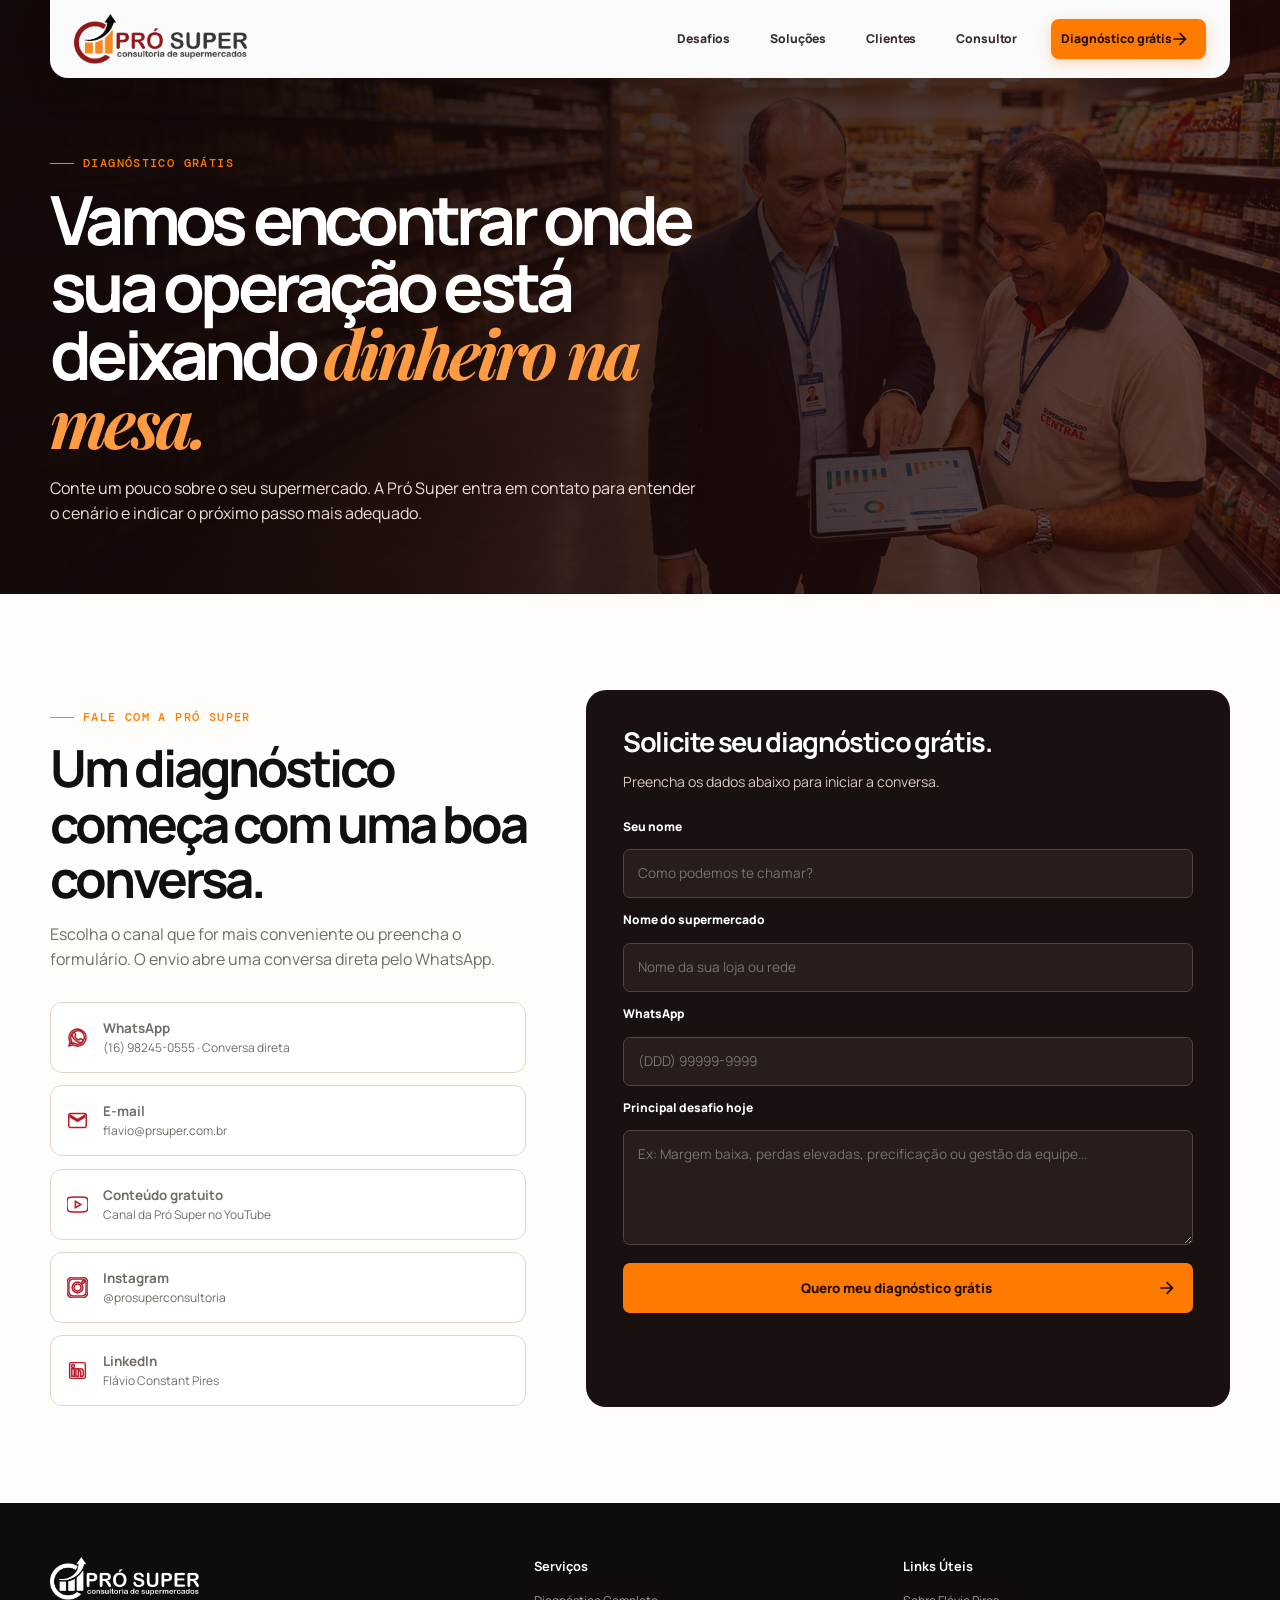
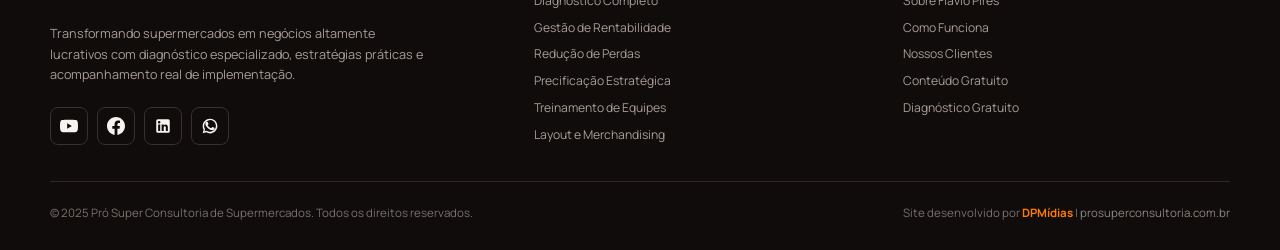
==== contato.html @ ad217b7f "feat: site oficial Pró Super Consultoria de Supermercados - arquitetura, páginas completas, assets e" ====
<!doctype html>
<html lang="pt-BR">
<head>
  <meta charset="utf-8">
  <meta name="viewport" content="width=device-width,initial-scale=1">
  <title>Contato | Pró Super Consultoria</title>
  <meta name="description" content="Solicite um diagnóstico grátis para o seu supermercado com a Pró Super Consultoria. Fale diretamente com Flávio Constant Pires.">
  <meta name="robots" content="index,follow">
  <link rel="canonical" href="https://prosuperconsultoria.com.br/contato">
  <link rel="icon" href="imagens/prosuper%20favicon.jpg">
  <meta property="og:title" content="Contato | Pró Super Consultoria">
  <meta property="og:description" content="Solicite um diagnóstico gratuito para a gestão e lucratividade do seu supermercado.">
  <meta property="og:url" content="https://prosuperconsultoria.com.br/contato">
  <link rel="preconnect" href="https://fonts.googleapis.com">
  <link rel="preconnect" href="https://fonts.gstatic.com" crossorigin>
  <link href="https://fonts.googleapis.com/css2?family=DM+Mono:wght@400;500&family=Manrope:wght@400;500;600;700;800&family=Playfair+Display:ital,wght@0,700;1,700&display=swap" rel="stylesheet">
  <link rel="stylesheet" href="paginas.css">
  <link rel="stylesheet" href="content-sections.css">
  <link rel="stylesheet" href="site-shell.css">
  <link rel="stylesheet" href="premium-effects.css">
  <script type="application/ld+json">
  {
    "@context": "https://schema.org",
    "@type": "ContactPage",
    "name": "Contato | Pró Super Consultoria",
    "url": "https://prosuperconsultoria.com.br/contato"
  }
  </script>
</head>
<body>
<header class="page-header"></header>
<main>
  <section class="page-hero">
    <div class="wrap">
      <div class="eyebrow">Diagnóstico grátis</div>
      <h1>Vamos encontrar onde sua operação está deixando <em>dinheiro na mesa.</em></h1>
      <p>Conte um pouco sobre o seu supermercado. A Pró Super entra em contato para entender o cenário e indicar o próximo passo mais adequado.</p>
    </div>
  </section>

  <section class="page-main">
    <div class="wrap contact-layout">
      <section class="contact-copy">
        <div class="eyebrow">Fale com a Pró Super</div>
        <h2 class="contact-title">Um diagnóstico começa com uma boa conversa.</h2>
        <p>Escolha o canal que for mais conveniente ou preencha o formulário. O envio abre uma conversa direta pelo WhatsApp.</p>
        <div class="channels">
          <a class="channel" href="https://wa.me/5516982450555" target="_blank" rel="noopener">
            <svg viewBox="0 0 24 24"><path d="M17.472 14.382c-.301-.15-1.782-.879-2.057-.979-.276-.1-.476-.15-.677.15-.2.301-.776.979-.952 1.18-.175.2-.351.226-.652.075s-1.272-.469-2.423-1.496c-.896-.799-1.501-1.787-1.677-2.088-.176-.3-.019-.463.132-.613.136-.135.301-.351.452-.527.15-.176.2-.301.3-.501.101-.2.051-.376-.025-.527-.075-.15-.677-1.633-.928-2.235-.244-.587-.493-.507-.677-.517l-.577-.01c-.2 0-.527.075-.802.376s-1.054 1.029-1.054 2.509 1.079 2.91 1.23 3.111c.15.2 2.123 3.242 5.143 4.547.719.311 1.28.497 1.718.636.722.23 1.378.197 1.898.12.579-.087 1.782-.728 2.033-1.431.251-.703.251-1.305.176-1.431-.076-.126-.276-.201-.577-.351zM12.042 21.84c-1.782 0-3.528-.482-5.06-1.396L2.3 21.62l1.202-4.526A9.774 9.774 0 0 1 2.22 12.06c0-5.415 4.407-9.822 9.822-9.822 2.624 0 5.09 1.022 6.945 2.877a9.76 9.76 0 0 1 2.877 6.945c0 5.415-4.407 9.822-9.822 9.822zm0-17.644c-4.313 0-7.822 3.509-7.822 7.822 0 1.517.433 2.943 1.185 4.156l-.736 2.77 2.836-.744a7.79 7.79 0 0 0 4.537 1.44c4.313 0 7.822-3.509 7.822-7.822 0-4.313-3.509-7.822-7.822-7.822z"/></svg>
            <span><b>WhatsApp</b>(16) 98245-0555 · Conversa direta</span>
          </a>
          <a class="channel" href="mailto:flavio@prsuper.com.br">
            <svg viewBox="0 0 24 24"><path d="M20 4H4c-1.1 0-1.99.9-1.99 2L2 18c0 1.1.9 2 2 2h16c1.1 0 2-.9 2-2V6c0-1.1-.9-2-2-2zm0 4l-8 5-8-5V6l8 5 8-5v2z"/></svg>
            <span><b>E-mail</b>flavio@prsuper.com.br</span>
          </a>
          <a class="channel" href="https://www.youtube.com/@prosuperconsultoria6665" target="_blank" rel="noopener">
            <svg viewBox="0 0 24 24"><path d="M23.498 6.186a3.016 3.016 0 0 0-2.122-2.136C19.505 3.545 12 3.545 12 3.545s-7.505 0-9.377.505A3.017 3.017 0 0 0 .502 6.186C0 8.07 0 12 0 12s0 3.93.502 5.814a3.016 3.016 0 0 0 2.122 2.136c1.871.505 9.376.505 9.376.505s7.505 0 9.377-.505a3.015 3.015 0 0 0 2.122-2.136C24 15.93 24 12 24 12s0-3.93-.502-5.814zM9.545 15.568V8.432L15.818 12l-6.273 3.568z"/></svg>
            <span><b>Conteúdo gratuito</b>Canal da Pró Super no YouTube</span>
          </a>
          <a class="channel" href="https://www.instagram.com/prosuperconsultoria/" target="_blank" rel="noopener">
            <svg viewBox="0 0 24 24"><path d="M12 2.163c3.204 0 3.584.012 4.85.07 3.252.148 4.771 1.691 4.919 4.919.058 1.265.069 1.645.069 4.849 0 3.205-.012 3.584-.069 4.849-.149 3.225-1.664 4.771-4.919 4.919-1.266.058-1.644.07-4.85.07-3.204 0-3.584-.012-4.849-.07-3.26-.149-4.771-1.699-4.919-4.92-.058-1.265-.07-1.644-.07-4.849 0-3.204.013-3.583.07-4.849.149-3.227 1.664-4.771 4.919-4.919 1.266-.057 1.645-.069 4.849-.069zm0-2.163c-3.259 0-3.667.014-4.947.072-4.358.2-6.78 2.618-6.98 6.98-.059 1.281-.073 1.689-.073 4.948 0 3.259.014 3.668.072 4.948.2 4.358 2.618 6.78 6.98 6.98 1.281.058 1.689.072 4.948.072 3.259 0 3.668-.014 4.948-.072 4.354-.2 6.782-2.618 6.979-6.98.059-1.28.073-1.689.073-4.948 0-3.259-.014-3.667-.072-4.947-.196-4.354-2.617-6.78-6.979-6.98-1.281-.059-1.69-.073-4.949-.073zm0 5.838c-3.403 0-6.162 2.759-6.162 6.162s2.759 6.163 6.162 6.163 6.162-2.759 6.162-6.163c0-3.403-2.759-6.162-6.162-6.162zm0 10.162c-2.209 0-4-1.79-4-4 0-2.209 1.791-4 4-4s4 1.791 4 4c0 2.21-1.791 4-4 4zm6.406-11.845c-.796 0-1.441.645-1.441 1.44s.645 1.44 1.441 1.44c.795 0 1.439-.645 1.439-1.44s-.644-1.44-1.439-1.44z"/></svg>
            <span><b>Instagram</b>@prosuperconsultoria</span>
          </a>
          <a class="channel" href="https://www.linkedin.com/in/flavio-constant-pires-13078122/" target="_blank" rel="noopener">
            <svg viewBox="0 0 24 24"><path d="M19 3a2 2 0 0 1 2 2v14a2 2 0 0 1-2 2H5a2 2 0 0 1-2-2V5a2 2 0 0 1 2-2h14m-.5 15.5v-5.3a3.26 3.26 0 0 0-3.26-3.26c-.85 0-1.84.52-2.28 1.3v-1.11h-2.79v8.37h2.79v-4.93c0-.77.62-1.4 1.39-1.4a1.4 1.4 0 0 1 1.4 1.4v4.93h2.75M6.88 8.56a1.68 1.68 0 0 0 1.68-1.68c0-.93-.75-1.69-1.68-1.69a1.69 1.69 0 0 0-1.69 1.69c0 .93.76 1.68 1.69 1.68m1.39 9.94v-8.37H5.5v8.37h2.77z"/></svg>
            <span><b>LinkedIn</b>Flávio Constant Pires</span>
          </a>
        </div>
      </section>

      <section class="contact-panel">
        <h2>Solicite seu diagnóstico grátis.</h2>
        <p>Preencha os dados abaixo para iniciar a conversa.</p>
        <form class="form" id="contact-form">
          <label for="name">Seu nome</label>
          <input id="name" required placeholder="Como podemos te chamar?">
          <label for="store">Nome do supermercado</label>
          <input id="store" required placeholder="Nome da sua loja ou rede">
          <label for="phone">WhatsApp</label>
          <input id="phone" required placeholder="(DDD) 99999-9999">
          <label for="message">Principal desafio hoje</label>
          <textarea id="message" placeholder="Ex: Margem baixa, perdas elevadas, precificação ou gestão da equipe..."></textarea>
          <button class="button" type="submit">Quero meu diagnóstico grátis <svg viewBox="0 0 24 24"><path d="M5 12h14M13 6l6 6-6 6"/></svg></button>
        </form>
      </section>
    </div>
  </section>
</main>
<footer class="page-footer"></footer>
<script src="site-shell.js"></script>
<script>
  document.querySelector('#contact-form').addEventListener('submit', e => {
    e.preventDefault();
    const name = document.querySelector('#name').value.trim();
    const store = document.querySelector('#store').value.trim();
    const phone = document.querySelector('#phone').value.trim();
    const message = document.querySelector('#message').value.trim();
    if (!name || !store || !phone) {
      alert('Preencha nome, supermercado e WhatsApp.');
      return;
    }
    const text = 'Olá, sou ' + name + ' do supermercado ' + store + '.\nWhatsApp: ' + phone + (message ? '\nPrincipal desafio: ' + message : '') + '\n\nGostaria de um Diagnóstico Grátis.';
    window.open('https://wa.me/5516982450555?text=' + encodeURIComponent(text), '_blank', 'noopener');
  });
</script>
</body>
</html>
---- paginas.css ----
:root{--ink:#11100f;--wine:#6d1119;--red:#b51d2a;--orange:#ff7a00;--cream:#f7f1e9;--paper:#fffdfa;--muted:#716c65;--line:#dfd6ca;--green:#25d366;--radius:20px;--shadow:0 20px 55px rgba(43,22,15,.12)}*{box-sizing:border-box}html{scroll-behavior:smooth}body{margin:0;background:var(--paper);color:var(--ink);font-family:Manrope,Arial,sans-serif;line-height:1.55}.wrap{width:min(1180px,calc(100% - 40px));margin:auto}a{color:inherit;text-decoration:none}.eyebrow{display:inline-flex;gap:9px;align-items:center;margin:0 0 17px;color:var(--orange);font:500 .72rem/1 'DM Mono',monospace;letter-spacing:.12em;text-transform:uppercase}.eyebrow:before{content:'';width:24px;height:1px;background:currentColor}.button{display:inline-flex;align-items:center;justify-content:center;gap:9px;padding:16px 21px;border:0;border-radius:7px;background:var(--orange);color:#210d04;font:800 .83rem Manrope,sans-serif;cursor:pointer;transition:transform .2s ease,box-shadow .2s ease}.button:hover{transform:translateY(-3px);box-shadow:0 14px 26px rgba(255,122,0,.25)}.button-secondary{background:transparent;border:1px solid rgba(255,255,255,.55);color:#fff}.button svg{width:17px;height:17px;fill:none;stroke:currentColor;stroke-width:2;stroke-linecap:round;stroke-linejoin:round}.page-header{position:absolute;z-index:5;top:0;left:0;right:0}.page-hero{min-height:465px;display:flex;align-items:end;padding:146px 0 68px;color:#fff;background:linear-gradient(100deg,rgba(18,9,8,.95),rgba(42,12,11,.73)),url('hero-consultant-wide.png') center/cover no-repeat}.page-hero h1{max-width:710px;margin:0;font-size:clamp(2.8rem,5.3vw,5rem);line-height:.98;letter-spacing:-.07em}.page-hero h1 em{font-family:'Playfair Display',serif;color:#ff9b42;letter-spacing:-.06em}.page-hero p{max-width:650px;margin:20px 0 0;color:#f0dfd7;font-size:1rem}.page-main{padding:96px 0}.intro{display:grid;grid-template-columns:.8fr 1.2fr;gap:70px;align-items:end;margin-bottom:48px}.intro h2,.contact-title{margin:0;font-size:clamp(2rem,4vw,3.5rem);line-height:1.08;letter-spacing:-.06em}.intro p{margin:0;color:var(--muted);font-size:1rem}.client-grid{display:grid;grid-template-columns:repeat(3,1fr);gap:15px}.client-card{display:flex;min-height:330px;flex-direction:column;padding:28px;border:1px solid var(--line);border-radius:var(--radius);background:#fff;transition:.25s}.client-card:hover{transform:translateY(-5px);border-color:var(--orange);box-shadow:var(--shadow)}.brand-logo{display:grid;place-items:center;height:76px;margin-bottom:26px;border-bottom:1px solid #eee7de;padding-bottom:19px}.brand-logo img{max-width:145px;max-height:55px;object-fit:contain}.client-card h3{margin:0;font-size:1.08rem;line-height:1.2}.client-type{margin:7px 0 14px;color:var(--red);font:600 .7rem 'DM Mono',monospace;letter-spacing:.08em;text-transform:uppercase}.client-card p{margin:0;color:var(--muted);font-size:.84rem}.client-proof{display:flex;align-items:center;gap:8px;margin-top:auto;padding-top:18px;color:#5b4b42;font-size:.77rem;font-weight:800}.client-proof svg{width:19px;height:19px;fill:none;stroke:var(--orange);stroke-width:1.8}.stats{display:grid;grid-template-columns:repeat(4,1fr);margin:76px 0;background:var(--wine);color:#fff;text-align:center}.stat{padding:30px 20px;border-right:1px solid rgba(255,255,255,.2);display:flex;flex-direction:column;align-items:center;justify-content:center}.stat:last-child{border-right:0}.stat b{display:block;color:#ff9b42;font-size:2.4rem;line-height:1;letter-spacing:-.08em}.stat span{display:block;margin-top:7px;color:#f0d8d4;font-size:.78rem;font-weight:700;line-height:1.3;text-transform:uppercase}.page-cta{padding:58px;text-align:center;border-radius:var(--radius);background:var(--cream)}.page-cta h2{margin:0;font-size:clamp(1.7rem,3vw,2.5rem);letter-spacing:-.05em}.page-cta p{max-width:600px;margin:13px auto 25px;color:var(--muted)}.contact-layout{display:grid;grid-template-columns:.85fr 1.15fr;gap:60px}.contact-copy{padding-top:10px}.contact-copy p{color:var(--muted)}.channels{display:grid;gap:12px;margin-top:30px}.channel{display:flex;align-items:center;gap:15px;padding:15px 16px;border:1px solid var(--line);border-radius:12px;background:#fff;transition:.2s}.channel:hover{border-color:var(--orange);transform:translateX(4px)}.channel svg{width:21px;height:21px;fill:none;stroke:var(--red);stroke-width:1.7}.channel b{display:block;font-size:.84rem}.channel span{display:block;color:var(--muted);font-size:.75rem}.contact-panel{padding:37px;border-radius:var(--radius);background:#191110;color:#fff}.contact-panel h2{margin:0;font-size:1.7rem;line-height:1.1;letter-spacing:-.05em}.contact-panel p{color:#dac8c0;font-size:.88rem}.form{display:grid;gap:13px;margin-top:25px}.form label{font-size:.75rem;font-weight:800}.form input,.form textarea{width:100%;padding:13px 14px;border:1px solid #554440;border-radius:7px;background:#271d1b;color:#fff;font:inherit;font-size:.85rem}.form textarea{min-height:115px;resize:vertical}.form .button{margin-top:5px}.page-footer{padding:30px 0;background:#100c0b;color:#89817d}.footer-inner{display:flex;align-items:center;justify-content:space-between;gap:20px;padding-top:20px;border-top:1px solid #302725;font-size:.73rem}.page-footer a{color:#ffae63}@media(max-width:850px){.client-grid{grid-template-columns:repeat(2,1fr)}.intro,.contact-layout{grid-template-columns:1fr;gap:25px}.stats{grid-template-columns:repeat(4,1fr)}}@media(max-width:540px){.wrap{width:min(100% - 28px,1180px)}.page-hero{min-height:450px;padding:125px 0 55px}.page-main{padding:68px 0}.client-grid{grid-template-columns:1fr}.stats{grid-template-columns:repeat(4,1fr);margin:44px 0}.stat{padding:14px 4px;border-right:1px solid rgba(255,255,255,.2);border-bottom:0}.stat:last-child{border-right:0}.stat b{font-size:clamp(1.1rem,4.5vw,1.5rem)}.stat span{font-size:clamp(0.52rem,1.8vw,0.65rem);line-height:1.15;margin-top:4px}.page-cta{padding:38px 22px}.contact-panel{padding:26px 20px}.footer-inner{align-items:flex-start;flex-direction:column;gap:9px}}
---- content-sections.css ----
/* Content Bands */
.content-band {
  margin: 76px 0;
  padding: 58px;
  border-radius: var(--radius);
  background: var(--cream);
}
.content-band.dark {
  background: #191110;
  color: #fff;
}
.content-band.dark p,
.content-band.dark li {
  color: #d9cbc5;
}
.content-band-head {
  display: grid;
  grid-template-columns: 0.8fr 1.2fr;
  gap: 60px;
  align-items: end;
  margin-bottom: 38px;
}
.content-band-head h2 {
  margin: 0;
  font-size: clamp(2rem, 4vw, 3.45rem);
  line-height: 1.06;
  letter-spacing: -0.06em;
}
.content-band-head p {
  margin: 0;
  color: var(--muted);
}
.content-band .method-grid,
.content-band .pillar-grid {
  display: grid;
  grid-template-columns: repeat(3, 1fr);
  gap: 14px;
}
.content-band .method-card,
.content-band .pillar-panel {
  padding: 27px;
  border: 1px solid var(--line);
  border-radius: 15px;
  background: #fff;
}
.content-band.dark .method-card {
  border-color: #493936;
  background: #271b19;
}
.content-band .method-card .number {
  color: var(--orange);
  font: 600 0.72rem 'DM Mono', monospace;
}
.content-band .method-card h3,
.content-band .pillar-panel h3 {
  margin: 22px 0 10px;
  font-size: 1.05rem;
  line-height: 1.2;
}
.content-band .method-card p {
  margin: 0;
  color: var(--muted);
  font-size: 0.84rem;
}
.content-band .pillar-grid {
  grid-template-columns: repeat(2, 1fr);
  margin-top: 38px;
}
.content-band .pillar-panel h3 {
  margin-top: 0;
  color: var(--red);
}
.content-band .pillar-panel ul,
.content-band .result-list {
  margin: 0;
  padding-left: 19px;
}
.content-band .pillar-panel li,
.content-band .result-list li {
  margin: 8px 0;
  color: var(--muted);
  font-size: 0.84rem;
}
.content-band .result-list {
  columns: 2;
  column-gap: 48px;
}
.content-band .result-list li {
  break-inside: avoid;
  margin-bottom: 13px;
}
.content-band .statement {
  margin: 32px 0 0;
  padding: 25px 28px;
  border-left: 4px solid var(--orange);
  background: #fff;
  color: var(--ink);
  font-size: 1rem;
  font-weight: 800;
}
.content-band.dark .statement {
  background: #30201d;
  color: #fff;
}

/* Institutional Direction / Pillars */
.institutional-band {
  background: var(--cream);
  border: 1px solid var(--line);
  border-radius: var(--radius);
  padding: 56px 48px;
}
.institutional-head {
  display: grid;
  grid-template-columns: 1fr 1fr;
  gap: 48px;
  align-items: center;
  margin-bottom: 40px;
}
.institutional-head-left h2 {
  margin: 0;
  font-size: clamp(2rem, 3.5vw, 3.1rem);
  line-height: 1.08;
  letter-spacing: -0.06em;
}
.institutional-head-left h2 em {
  font-family: 'Playfair Display', serif;
  color: var(--red);
  font-style: italic;
}
.institutional-mission-card {
  padding: 24px 28px;
  background: #ffffff;
  border: 1px solid #e5dbcf;
  border-left: 4px solid var(--orange);
  border-radius: 14px;
  box-shadow: 0 10px 25px rgba(45, 22, 15, 0.06);
}
.mission-badge {
  display: inline-flex;
  align-items: center;
  gap: 8px;
  margin-bottom: 10px;
  color: var(--orange);
}
.mission-badge svg {
  width: 18px;
  height: 18px;
  fill: none;
  stroke: currentColor;
  stroke-width: 2;
}
.mission-badge span {
  font: 700 0.72rem 'DM Mono', monospace;
  text-transform: uppercase;
  letter-spacing: 0.1em;
}
.institutional-mission-card p {
  margin: 0;
  color: #3b322e;
  font-size: 0.95rem;
  line-height: 1.6;
  font-weight: 500;
}

.institutional-grid {
  display: grid;
  grid-template-columns: repeat(4, 1fr);
  gap: 16px;
}
.inst-pillar-card {
  display: flex;
  flex-direction: column;
  padding: 24px 20px;
  background: #ffffff;
  border: 1px solid #e7ded3;
  border-radius: 14px;
  box-shadow: 0 4px 15px rgba(45, 22, 15, 0.04);
  transition: transform 0.25s ease, border-color 0.25s ease, box-shadow 0.25s ease;
}
.inst-pillar-card:hover {
  transform: translateY(-4px);
  border-color: var(--orange);
  box-shadow: 0 14px 28px rgba(45, 22, 15, 0.09);
}
.inst-icon-wrap {
  width: 42px;
  height: 42px;
  display: grid;
  place-items: center;
  margin-bottom: 16px;
  border-radius: 10px;
  background: rgba(255, 122, 0, 0.1);
  color: var(--orange);
}
.inst-icon-wrap svg {
  width: 20px;
  height: 20px;
  fill: none;
  stroke: currentColor;
  stroke-width: 1.9;
  stroke-linecap: round;
  stroke-linejoin: round;
}
.inst-card-body h3 {
  margin: 0 0 8px;
  font-size: 0.98rem;
  line-height: 1.25;
  color: var(--ink);
  font-weight: 800;
}
.inst-card-body p {
  margin: 0;
  font-size: 0.83rem;
  line-height: 1.5;
  color: #635b54;
}

@media (max-width: 1050px) {
  .institutional-grid {
    grid-template-columns: repeat(2, 1fr);
  }
  .institutional-head {
    grid-template-columns: 1fr;
    gap: 24px;
  }
}
@media (max-width: 600px) {
  .institutional-grid {
    grid-template-columns: 1fr;
  }
  .institutional-band {
    padding: 36px 20px;
  }
}

/* ===================================================
   Profile / Consultor Detail & Credential Cards
   =================================================== */
.profile-detail {
  margin: 84px 0 64px;
}
.profile-detail-head {
  max-width: 820px;
  margin-bottom: 42px;
}
.profile-detail-head h2 {
  margin: 0 0 14px;
  font-size: clamp(2rem, 3.8vw, 3.2rem);
  line-height: 1.08;
  letter-spacing: -0.05em;
}
.profile-detail-head p {
  margin: 0;
  color: var(--muted);
  font-size: 1rem;
  line-height: 1.6;
}
.profile-facts-grid {
  display: grid;
  grid-template-columns: repeat(3, 1fr);
  gap: 20px;
}
.profile-card {
  display: flex;
  flex-direction: column;
  padding: 28px 26px;
  background: #ffffff;
  border: 1px solid var(--line);
  border-radius: 18px;
  box-shadow: 0 4px 18px rgba(33, 13, 4, 0.04);
  transition: transform 0.25s ease, box-shadow 0.25s ease, border-color 0.25s ease;
}
.profile-card:hover {
  transform: translateY(-5px);
  border-color: var(--orange);
  box-shadow: 0 18px 36px rgba(43, 22, 15, 0.12);
}
.profile-card-header {
  display: flex;
  align-items: center;
  justify-content: space-between;
  gap: 12px;
  margin-bottom: 18px;
}
.profile-icon {
  display: grid;
  place-items: center;
  width: 44px;
  height: 44px;
  border-radius: 12px;
  background: rgba(255, 122, 0, 0.1);
  color: var(--red);
  flex-shrink: 0;
}
.profile-icon svg {
  width: 22px;
  height: 22px;
  fill: none;
  stroke: currentColor;
  stroke-width: 2;
  stroke-linecap: round;
  stroke-linejoin: round;
}
.profile-tag {
  font: 700 0.68rem 'DM Mono', monospace;
  letter-spacing: 0.08em;
  text-transform: uppercase;
  color: var(--wine);
  background: var(--cream);
  padding: 5px 10px;
  border-radius: 6px;
}
.profile-card h3 {
  margin: 0 0 10px;
  font-size: 1.12rem;
  line-height: 1.25;
  color: var(--ink);
}
.profile-card p {
  margin: 0;
  color: var(--muted);
  font-size: 0.86rem;
  line-height: 1.55;
}
.profile-card-contact {
  background: linear-gradient(145deg, #1f1412, #140d0c);
  border-color: #3b2b27;
  color: #fff;
}
.profile-card-contact h3 {
  color: #fff;
}
.profile-card-contact .profile-tag {
  background: rgba(255, 122, 0, 0.2);
  color: #ff9b42;
}
.profile-card-contact .profile-icon {
  background: rgba(255, 122, 0, 0.2);
  color: #ff9b42;
}
.profile-contact-links {
  display: grid;
  gap: 10px;
  margin-top: 14px;
}
.profile-contact-item {
  display: flex;
  align-items: center;
  justify-content: space-between;
  gap: 10px;
  padding: 11px 14px;
  border-radius: 9px;
  background: rgba(255, 255, 255, 0.07);
  border: 1px solid rgba(255, 255, 255, 0.12);
  color: #f5eae4;
  font-size: 0.82rem;
  transition: background 0.2s, border-color 0.2s;
  text-decoration: none;
}
.profile-contact-item:hover {
  background: rgba(255, 122, 0, 0.25);
  border-color: var(--orange);
  color: #fff;
}
.profile-contact-item strong {
  color: #ff9b42;
}

/* Consultant Photo Badge */
.consultant-photo-wrap {
  position: relative;
}
.consultant-photo {
  width: 100%;
  height: 560px;
  object-fit: cover;
  object-position: center 18%;
  border-radius: 20px;
  display: block;
  box-shadow: var(--shadow);
}
.consultant-badge {
  position: absolute;
  bottom: 24px;
  left: 24px;
  padding: 14px 20px;
  background: rgba(17, 16, 15, 0.92);
  backdrop-filter: blur(10px);
  border: 1px solid rgba(255, 122, 0, 0.4);
  border-radius: 14px;
  color: #fff;
  box-shadow: 0 10px 25px rgba(0,0,0,0.35);
}
.consultant-badge b {
  display: block;
  font-size: 1.45rem;
  line-height: 1;
  color: #ff9b42;
  font-weight: 800;
}
.consultant-badge span {
  display: block;
  margin-top: 4px;
  font-size: 0.72rem;
  text-transform: uppercase;
  letter-spacing: 0.08em;
  color: #e5d5ce;
}

/* Consultant Books Showcase */
.consultant-books-section {
  margin: 72px 0 54px;
  padding: 54px;
  background: linear-gradient(135deg, #1b1210 0%, #291516 100%);
  border: 1px solid rgba(255, 122, 0, 0.25);
  border-radius: var(--radius);
  color: #fff;
  box-shadow: var(--shadow);
}
.consultant-books-grid {
  display: grid;
  grid-template-columns: 0.95fr 1.05fr;
  gap: 52px;
  align-items: center;
}
.consultant-books-img-wrap {
  position: relative;
  display: flex;
  justify-content: center;
  align-items: center;
}
.consultant-books-img {
  width: 100%;
  max-width: 480px;
  height: auto;
  object-fit: contain;
  filter: drop-shadow(0 20px 35px rgba(0, 0, 0, 0.55));
  transition: transform 0.3s ease;
}
.consultant-books-img:hover {
  transform: translateY(-4px) scale(1.02);
}
.consultant-books-content h2 {
  margin: 0 0 14px;
  font-size: clamp(2rem, 3.5vw, 3.1rem);
  line-height: 1.08;
  letter-spacing: -0.06em;
  color: #fff;
}
.consultant-books-intro {
  margin: 0 0 24px;
  color: #d6c6bf;
  font-size: 0.95rem;
  line-height: 1.6;
}
.consultant-books-list {
  display: grid;
  gap: 14px;
  margin: 0;
  padding: 0;
  list-style: none;
}
.consultant-books-list li {
  display: flex;
  align-items: flex-start;
  gap: 14px;
  padding: 16px 18px;
  background: rgba(255, 255, 255, 0.05);
  border: 1px solid rgba(255, 255, 255, 0.08);
  border-left: 3px solid #ff7a00;
  border-radius: 12px;
  transition: transform 0.2s ease, background 0.2s ease, border-color 0.2s ease;
}
.consultant-books-list li:hover {
  transform: translateX(4px);
  background: rgba(255, 255, 255, 0.08);
  border-color: rgba(255, 122, 0, 0.4);
}
.book-bullet {
  flex-shrink: 0;
  width: 32px;
  height: 32px;
  display: grid;
  place-items: center;
  border-radius: 8px;
  background: rgba(255, 122, 0, 0.15);
  color: #ff9b42;
  font: 700 0.78rem 'DM Mono', monospace;
  border: 1px solid rgba(255, 122, 0, 0.3);
}
.consultant-books-list strong {
  display: block;
  font-size: 0.98rem;
  color: #fff;
  font-weight: 700;
  line-height: 1.3;
}
.consultant-books-list span {
  display: block;
  margin-top: 4px;
  font-size: 0.83rem;
  color: #c9b9b2;
  line-height: 1.45;
}
.book-badge-abras {
  display: inline-block !important;
  margin-top: 5px !important;
  padding: 2px 8px;
  background: rgba(255, 122, 0, 0.2);
  border: 1px solid rgba(255, 122, 0, 0.4);
  border-radius: 5px;
  color: #ffae63 !important;
  font: 700 0.68rem 'DM Mono', monospace;
  text-transform: uppercase;
}

@media(max-width: 980px) {
  .profile-facts-grid {
    grid-template-columns: repeat(2, 1fr);
  }
  .consultant-books-grid {
    grid-template-columns: 1fr;
    gap: 36px;
  }
  .consultant-books-section {
    padding: 38px 24px;
  }
}

@media(max-width: 850px) {
  .content-band-head {
    grid-template-columns: 1fr;
    gap: 25px;
  }
  .content-band .method-grid {
    grid-template-columns: 1fr 1fr;
  }
  .content-band .pillar-grid {
    grid-template-columns: 1fr;
  }
  .content-band .result-list {
    columns: 1;
  }
}

@media(max-width: 640px) {
  .content-band {
    margin: 54px 0;
    padding: 36px 22px;
  }
  .content-band .method-grid {
    grid-template-columns: 1fr;
  }
  .profile-detail {
    margin: 54px 0 44px;
  }
  .profile-facts-grid {
    grid-template-columns: 1fr;
  }
  .consultant-photo {
    height: 380px;
  }
  .consultant-badge {
    bottom: 16px;
    left: 16px;
    padding: 10px 15px;
  }
  .consultant-badge b {
    font-size: 1.2rem;
  }
}
---- site-shell.css ----
/* ===================================================
   Header & Navigation Shell - Pró Super
   =================================================== */
html {
  overflow-x: hidden;
  max-width: 100%;
  width: 100%;
}
body {
  overflow-x: hidden;
  max-width: 100%;
  width: 100%;
  position: relative;
}
.page-header {
  position: absolute;
  z-index: 50;
  top: 0;
  left: 0;
  right: 0;
  width: 100%;
  max-width: 100%;
}

.page-header .nav {
  display: flex;
  align-items: center;
  justify-content: space-between;
  gap: 24px;
  width: min(1180px, calc(100% - 40px));
  height: 78px;
  margin: auto;
  padding: 0 24px;
  background: rgba(255, 255, 255, 0.98);
  backdrop-filter: blur(16px);
  -webkit-backdrop-filter: blur(16px);
  border-radius: 0 0 18px 18px;
  box-shadow: 0 14px 35px rgba(0, 0, 0, 0.12);
  transition: transform 0.35s cubic-bezier(0.22, 1, 0.36, 1), box-shadow 0.35s ease;
}

.page-header .nav-logo {
  display: flex;
  align-items: center;
  transition: transform 0.2s ease;
}
.page-header .nav-logo:hover {
  transform: scale(1.02);
}
.page-header .nav-logo:active {
  transform: scale(0.97);
}
.page-header .nav-logo img {
  display: block;
  width: 180px;
  height: auto;
  filter: none;
}

/* Nav Links Desktop */
.page-header .nav-links {
  display: flex;
  align-items: center;
  gap: 8px;
}

.page-header .nav-links a {
  position: relative;
  display: inline-flex;
  align-items: center;
  padding: 10px 16px;
  color: #382f2b;
  text-decoration: none;
  font: 800 0.76rem/1.2 Manrope, Arial, sans-serif;
  letter-spacing: -0.01em;
  border-radius: 8px;
  transition: color 0.25s ease, background-color 0.22s ease, transform 0.15s ease, box-shadow 0.2s ease;
  overflow: hidden;
  -webkit-tap-highlight-color: transparent;
}

/* Indicador de sublinhado animado para Desktop */
.page-header .nav-links a:not(.button)::after {
  content: '';
  position: absolute;
  bottom: 4px;
  left: 16px;
  right: 16px;
  height: 2.5px;
  background: var(--red);
  border-radius: 3px;
  transform: scaleX(0);
  transform-origin: center;
  transition: transform 0.28s cubic-bezier(0.22, 1, 0.36, 1);
}

.page-header .nav-links a:not(.button):hover {
  color: var(--red);
  background: rgba(181, 29, 42, 0.04);
}
.page-header .nav-links a:not(.button):hover::after {
  transform: scaleX(1);
}

/* Efeito ao clicar no link do menu */
.page-header .nav-links a:not(.button):active {
  transform: scale(0.93);
  background: rgba(181, 29, 42, 0.09);
}

.page-header .nav-links a.active:not(.button) {
  color: var(--red);
  background: rgba(181, 29, 42, 0.06);
}
.page-header .nav-links a.active:not(.button)::after {
  transform: scaleX(1);
}

.page-header .nav-links .button {
  padding: 13px 22px;
  background: var(--orange);
  color: #210d04 !important;
  border-radius: 8px;
  margin-left: 10px;
  font-weight: 800;
  box-shadow: 0 4px 14px rgba(255, 122, 0, 0.28);
  transition: transform 0.2s ease, box-shadow 0.2s ease, background-color 0.2s ease;
}
.page-header .nav-links .button:hover {
  transform: translateY(-2px);
  box-shadow: 0 8px 22px rgba(255, 122, 0, 0.38);
}
.page-header .nav-links .button:active {
  transform: scale(0.95);
  box-shadow: 0 2px 8px rgba(255, 122, 0, 0.3);
}

/* Efeito Ondulação (Ripple) ao Clicar */
.menu-ripple {
  position: absolute;
  border-radius: 50%;
  background: rgba(255, 122, 0, 0.3);
  transform: scale(0);
  animation: rippleAnimation 0.55s ease-out;
  pointer-events: none;
}
@keyframes rippleAnimation {
  to {
    transform: scale(3.5);
    opacity: 0;
  }
}

/* Botão Hambúrguer Animado */
.page-header .menu {
  display: none;
  width: 44px;
  height: 44px;
  padding: 0;
  border: 1px solid rgba(223, 214, 202, 0.6);
  border-radius: 12px;
  background: rgba(247, 241, 233, 0.6);
  cursor: pointer;
  align-items: center;
  justify-content: center;
  transition: background-color 0.25s ease, transform 0.15s cubic-bezier(0.2, 0, 0.2, 1), border-color 0.25s ease, box-shadow 0.25s ease;
  -webkit-tap-highlight-color: transparent;
}
.page-header .menu:hover {
  background: rgba(255, 122, 0, 0.12);
  border-color: var(--orange);
}
.page-header .menu:active {
  transform: scale(0.90);
  background: rgba(255, 122, 0, 0.22);
}

.menu-icon {
  display: flex;
  flex-direction: column;
  justify-content: space-between;
  width: 20px;
  height: 14px;
  position: relative;
  pointer-events: none;
}

.menu-bar {
  display: block;
  width: 100%;
  height: 2.2px;
  background: #382f2b;
  border-radius: 4px;
  transform-origin: center;
  transition: transform 0.35s cubic-bezier(0.22, 1, 0.36, 1), opacity 0.25s ease, background-color 0.25s ease;
}

/* Estado de Menu Aberto (Animação para X) */
.page-header .menu[aria-expanded="true"] {
  background: rgba(181, 29, 42, 0.1);
  border-color: var(--red);
}
.page-header .menu[aria-expanded="true"] .menu-bar {
  background: var(--red);
}
.page-header .menu[aria-expanded="true"] .menu-bar:nth-child(1) {
  transform: translateY(6px) rotate(45deg);
}
.page-header .menu[aria-expanded="true"] .menu-bar:nth-child(2) {
  opacity: 0;
  transform: scaleX(0);
}
.page-header .menu[aria-expanded="true"] .menu-bar:nth-child(3) {
  transform: translateY(-6px) rotate(-45deg);
}

/* ===================================================
   Mobile / Responsive Menu Drawer
   =================================================== */
@media (max-width: 850px) {
  .page-header .menu {
    display: inline-flex;
  }

  .page-header .nav-links {
    position: absolute;
    top: 86px;
    left: 20px;
    right: 20px;
    display: grid;
    gap: 10px;
    padding: 22px 20px;
    background: rgba(255, 255, 255, 0.98);
    backdrop-filter: blur(20px);
    -webkit-backdrop-filter: blur(20px);
    border: 1px solid rgba(223, 214, 202, 0.85);
    border-radius: 18px;
    box-shadow: 0 24px 50px rgba(28, 12, 6, 0.2);
    opacity: 0;
    visibility: hidden;
    transform: translateY(-14px) scale(0.97);
    pointer-events: none;
    transition: opacity 0.32s cubic-bezier(0.16, 1, 0.3, 1),
                transform 0.32s cubic-bezier(0.16, 1, 0.3, 1),
                visibility 0.32s ease;
  }

  .page-header .nav-links.open {
    opacity: 1;
    visibility: visible;
    transform: translateY(0) scale(1);
    pointer-events: auto;
  }

  /* Cascata suave de aparição dos itens no clique */
  .page-header .nav-links a {
    padding: 14px 18px;
    font-size: 0.9rem;
    border-radius: 11px;
    background: rgba(247, 241, 233, 0.5);
    border: 1px solid rgba(223, 214, 202, 0.5);
    opacity: 0;
    transform: translateY(-10px);
    transition: transform 0.25s cubic-bezier(0.16, 1, 0.3, 1),
                opacity 0.25s ease,
                background-color 0.2s ease,
                color 0.2s ease,
                border-color 0.2s ease;
  }

  .page-header .nav-links.open a {
    opacity: 1;
    transform: translateY(0);
  }
  .page-header .nav-links.open a:nth-child(1) { transition-delay: 40ms; }
  .page-header .nav-links.open a:nth-child(2) { transition-delay: 80ms; }
  .page-header .nav-links.open a:nth-child(3) { transition-delay: 120ms; }
  .page-header .nav-links.open a:nth-child(4) { transition-delay: 160ms; }
  .page-header .nav-links.open a:nth-child(5) { transition-delay: 200ms; }

  .page-header .nav-links a:not(.button)::after {
    display: none;
  }

  .page-header .nav-links a:hover {
    background: rgba(255, 122, 0, 0.12);
    border-color: var(--orange);
    color: var(--wine);
    transform: translateX(4px);
  }
  .page-header .nav-links a:active {
    background: rgba(255, 122, 0, 0.2);
    transform: scale(0.97);
  }

  .page-header .nav-links a.active {
    background: rgba(181, 29, 42, 0.1);
    border-color: var(--red);
    color: var(--red);
    font-weight: 800;
  }

  .page-header .nav-links .button {
    margin-left: 0;
    margin-top: 6px;
    justify-content: center;
    padding: 15px 20px;
    font-size: 0.88rem;
  }
}

@media (max-width: 540px) {
  .page-header .nav {
    width: min(100% - 28px, 1180px);
    height: 68px;
    padding: 0 16px;
  }
  .page-header .nav-logo img {
    width: 142px;
  }
  .page-header .nav-links {
    top: 76px;
    left: 14px;
    right: 14px;
    padding: 18px 15px;
  }
}

/* ===================================================
   Shared Footer Styles
   =================================================== */
.shared-footer {
  padding: 54px 0 28px;
  background: #100c0b;
  color: #a79d98;
}
.shared-footer-grid {
  display: grid;
  grid-template-columns: 1.35fr 1fr 1fr;
  gap: 42px;
  padding-bottom: 36px;
}
.shared-footer-logo {
  width: 155px;
  height: auto;
  filter: brightness(0) invert(1);
}
.shared-footer p {
  max-width: 385px;
  margin: 17px 0 0;
  font-size: 0.79rem;
  line-height: 1.65;
}
.shared-footer h2 {
  margin: 0 0 15px;
  color: #fff;
  font-size: 0.8rem;
}
.shared-footer-list {
  display: grid;
  gap: 8px;
  font-size: 0.76rem;
}
.shared-footer-list a {
  color: #a79d98;
  transition: color 0.2s ease, transform 0.15s ease;
  display: inline-block;
}
.shared-footer-list a:hover {
  color: #ffae63;
  transform: translateX(3px);
}
.shared-footer-list a:active {
  transform: scale(0.96);
}
.shared-socials {
  display: flex;
  gap: 9px;
  margin-top: 21px;
}
.shared-socials a {
  display: grid;
  place-items: center;
  width: 38px;
  height: 38px;
  border: 1px solid #38312e;
  border-radius: 8px;
  color: #f7f3f0;
  transition: color 0.2s, border-color 0.2s, transform 0.15s ease;
}
.shared-socials a:hover {
  color: #ffae63;
  border-color: #ff7a00;
  transform: translateY(-2px);
}
.shared-socials a:active {
  transform: scale(0.92);
}
.shared-socials svg {
  width: 18px;
  height: 18px;
  fill: currentColor;
}
.shared-footer-bottom {
  display: flex;
  justify-content: space-between;
  gap: 20px;
  padding-top: 22px;
  border-top: 1px solid #302725;
  color: #77716e;
  font-size: 0.72rem;
}
.shared-footer-bottom a {
  color: #8b8581;
  transition: color 0.2s;
}
.shared-footer-bottom a:hover {
  color: #ffae63;
}
.shared-footer-bottom a[href*="dpmidias"],
.shared-footer-bottom a.dpmidias-credit {
  color: #ff7a00;
  font-weight: 700;
}
.shared-footer-bottom a[href*="dpmidias"]:hover,
.shared-footer-bottom a.dpmidias-credit:hover {
  color: #ffffff;
}

@media (max-width: 850px) {
  .shared-footer-grid {
    grid-template-columns: 1fr 1fr;
  }
  .shared-footer-grid > div:first-child {
    grid-column: 1 / -1;
  }
}
@media (max-width: 540px) {
  .shared-footer {
    padding-top: 40px;
  }
  .shared-footer-grid {
    grid-template-columns: 1fr;
    gap: 28px;
  }
  .shared-footer-grid > div:first-child {
    grid-column: auto;
  }
  .shared-footer-bottom {
    flex-direction: column;
    gap: 8px;
  }
}
---- premium-effects.css ----
.premium-scroll-progress{position:fixed;z-index:100;top:0;left:0;width:100%;height:3px;pointer-events:none;transform:scaleX(0);transform-origin:left;background:linear-gradient(90deg,#b51d2a,#ff7a00);will-change:transform}
.page-header .nav{transition:transform .35s cubic-bezier(.22,1,.36,1),box-shadow .35s ease,background-color .35s ease}
.page-header.is-scrolled .nav{transform:translateY(-2px);box-shadow:0 18px 42px rgba(30,12,8,.18)}
.premium-motion .premium-hero{opacity:0;transform:translate3d(0,28px,0);transition:opacity .82s cubic-bezier(.22,1,.36,1),transform .82s cubic-bezier(.22,1,.36,1);will-change:opacity,transform}
.premium-motion .premium-hero.premium-hero-media{transform:translate3d(0,24px,0) scale(.975)}
.premium-motion .premium-hero.is-visible{opacity:1;transform:translate3d(0,0,0) scale(1)}
.premium-motion .premium-reveal{opacity:0;transform:translate3d(0,30px,0);transition:opacity .78s cubic-bezier(.22,1,.36,1),transform .78s cubic-bezier(.22,1,.36,1);transition-delay:var(--premium-delay,0ms);will-change:opacity,transform}
.premium-motion .premium-reveal.reveal-from-left{transform:translate3d(-34px,0,0)}
.premium-motion .premium-reveal.reveal-from-right{transform:translate3d(34px,0,0)}
.premium-motion .premium-reveal.reveal-scale{transform:translate3d(0,14px,0) scale(.965)}
.premium-motion .premium-reveal.is-visible{opacity:1;transform:translate3d(0,0,0) scale(1)}
.premium-icon{transform-origin:center;transition:transform .58s cubic-bezier(.22,1,.36,1)}
.premium-motion .premium-reveal:not(.is-visible) .premium-icon{transform:scale(.82) rotate(-4deg)}
.button.premium-cta{--premium-fill:#6d1119;position:relative;isolation:isolate;overflow:hidden;background-image:none!important;transition:color .6s cubic-bezier(.23,1,.32,1),border-radius .6s cubic-bezier(.23,1,.32,1),transform .22s ease,box-shadow .6s ease}
.button.premium-cta::after{content:none!important;display:none!important;animation:none!important}
.button.premium-cta>.premium-cta-text{position:relative;z-index:2;display:block;transform:translateX(-12px);transition:transform .8s cubic-bezier(.23,1,.32,1);white-space:nowrap}
.button.premium-cta>.premium-arrow{position:absolute;z-index:3;width:20px;height:20px;fill:currentColor;stroke:none;transition:all .8s cubic-bezier(.23,1,.32,1)}
.button.premium-cta>.arr-1{right:16px}
.button.premium-cta>.arr-2{left:-36px}
.button.premium-cta>.premium-cta-circle{position:absolute;z-index:1;top:50%;left:50%;display:block;width:40px;height:40px;border-radius:50%;background:var(--premium-fill);opacity:0;transform:translate(-50%,-50%) scale(.1);transform-origin:center;transition:transform .75s cubic-bezier(.23,1,.32,1),opacity .25s ease;pointer-events:none}
.button.premium-cta:hover,.button.premium-cta:focus-visible{color:#fff;border-radius:12px;box-shadow:0 15px 32px rgba(43,15,7,.22)}
.button.premium-cta:hover>.arr-1,.button.premium-cta:focus-visible>.arr-1{right:-36px}
.button.premium-cta:hover>.arr-2,.button.premium-cta:focus-visible>.arr-2{left:16px}
.button.premium-cta:hover>.premium-cta-text,.button.premium-cta:focus-visible>.premium-cta-text{transform:translateX(12px)}
.button.premium-cta:hover>.premium-cta-circle,.button.premium-cta:focus-visible>.premium-cta-circle{transform:translate(-50%,-50%) scale(35);opacity:1}
.button.premium-cta:active{transform:scale(.96)}
.button.premium-cta:focus-visible{outline:3px solid rgba(255,166,91,.88);outline-offset:4px}
.client-card,.service,.pain-card,.channel{transform-style:preserve-3d}
.premium-motion .client-card.premium-reveal.is-visible:hover,.premium-motion .service.premium-reveal.is-visible:hover{transform:translate3d(0,-5px,0)}
.premium-motion .channel.premium-reveal.is-visible:hover{transform:translate3d(4px,0,0)}
.brands-window{border-top:0!important;border-bottom:0!important}
@media(max-width:850px){.premium-scroll-progress{height:2px}.premium-motion .premium-reveal.reveal-from-left,.premium-motion .premium-reveal.reveal-from-right{transform:translate3d(0,26px,0)}}
@media(prefers-reduced-motion:reduce){html{scroll-behavior:auto}.premium-scroll-progress{display:none}.page-header .nav,.premium-hero,.premium-reveal,.premium-icon,.button.premium-cta,.button.premium-cta svg,.premium-cta-text,.premium-cta-circle{animation:none!important;transition:none!important;transform:none!important}.premium-motion .premium-hero,.premium-motion .premium-reveal{opacity:1!important}.button.premium-cta>.arr-1{right:16px!important}.button.premium-cta>.arr-2,.button.premium-cta>.premium-cta-circle{display:none!important}.brands-track,.whatsapp:after,.hero-chart svg *{animation:none!important}}
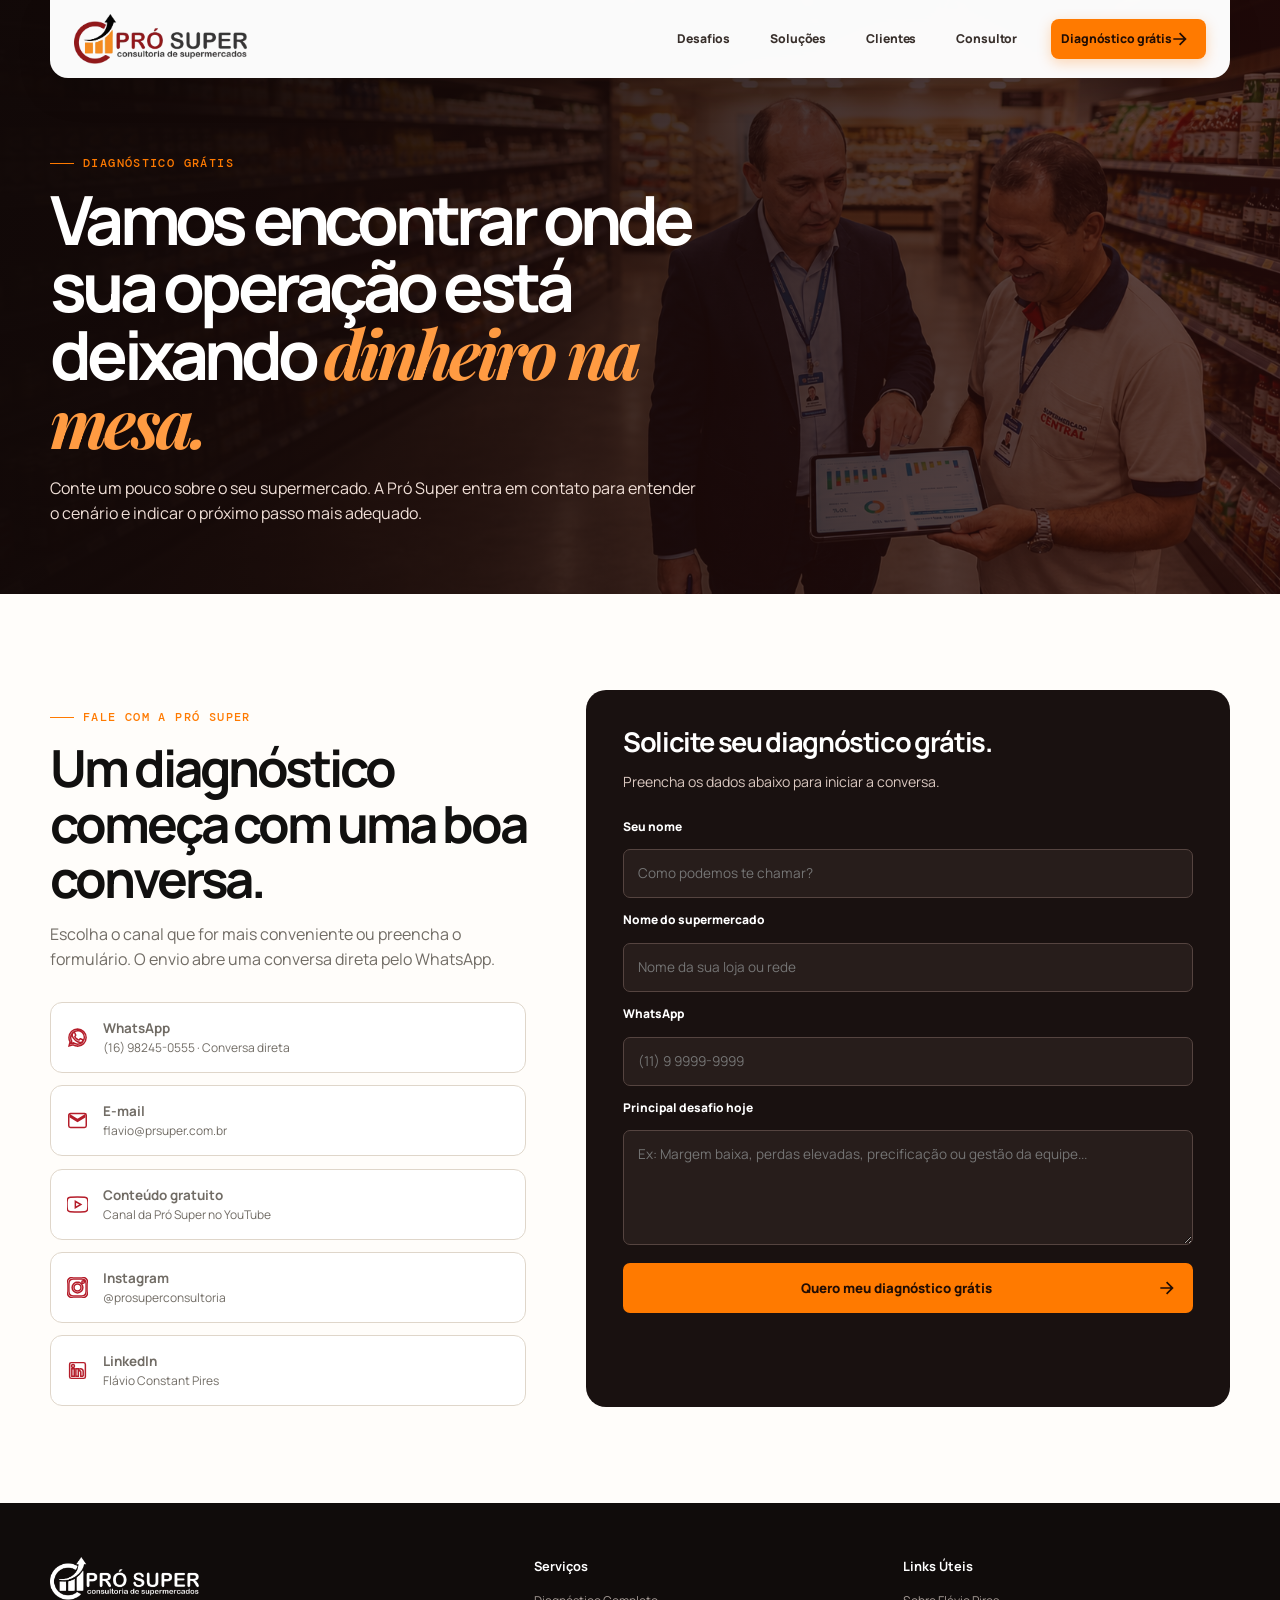
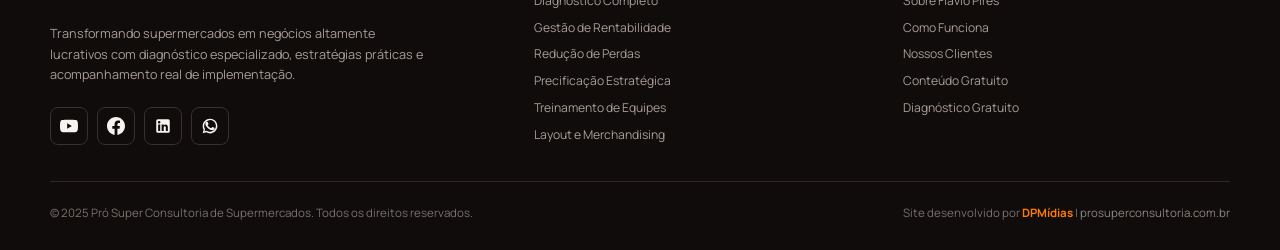
==== commit 5de9d879: "feat(form): add auto phone mask (11) 9 9999-9999 to WhatsApp input fields" ====
--- a/contato.html
+++ b/contato.html
@@ -77,7 +77,7 @@
           <label for="store">Nome do supermercado</label>
           <input id="store" required placeholder="Nome da sua loja ou rede">
           <label for="phone">WhatsApp</label>
-          <input id="phone" required placeholder="(DDD) 99999-9999">
+          <input id="phone" type="tel" inputmode="numeric" required placeholder="(11) 9 9999-9999">
           <label for="message">Principal desafio hoje</label>
           <textarea id="message" placeholder="Ex: Margem baixa, perdas elevadas, precificação ou gestão da equipe..."></textarea>
           <button class="button" type="submit">Quero meu diagnóstico grátis <svg viewBox="0 0 24 24"><path d="M5 12h14M13 6l6 6-6 6"/></svg></button>
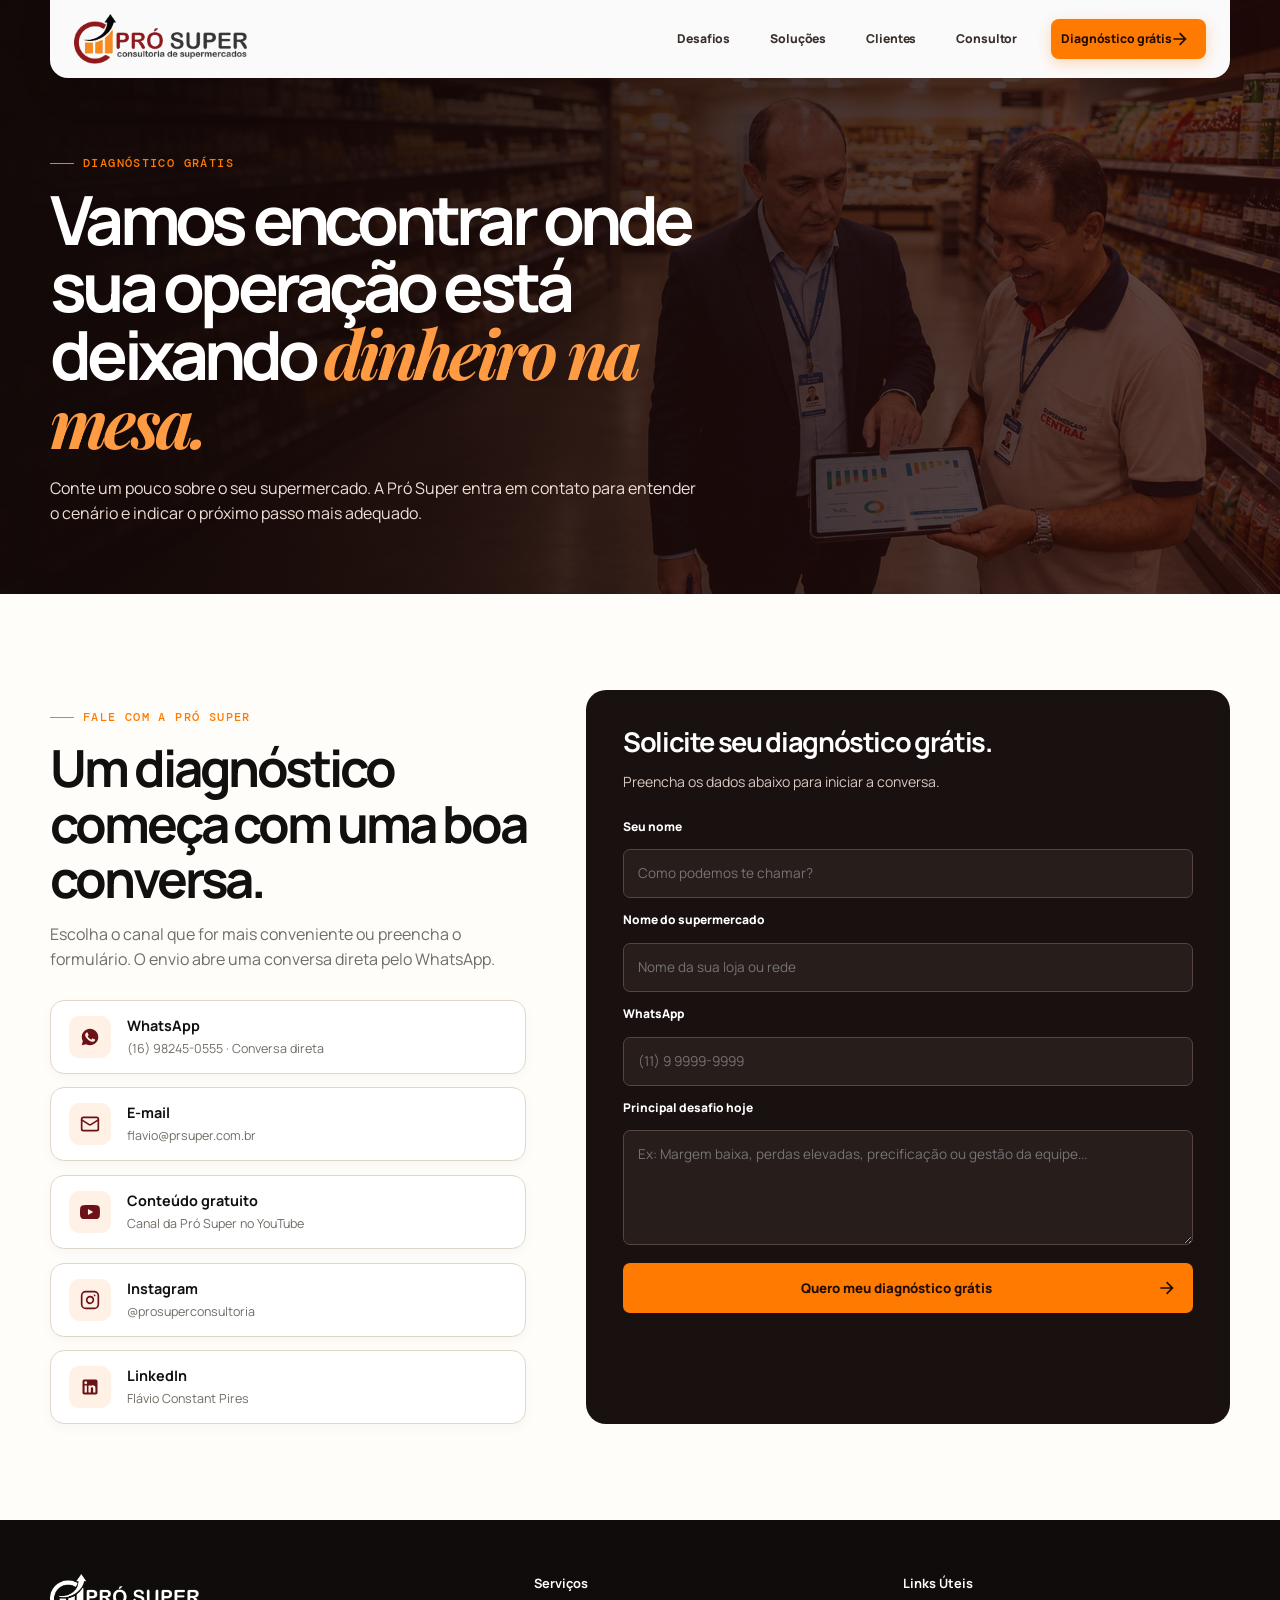
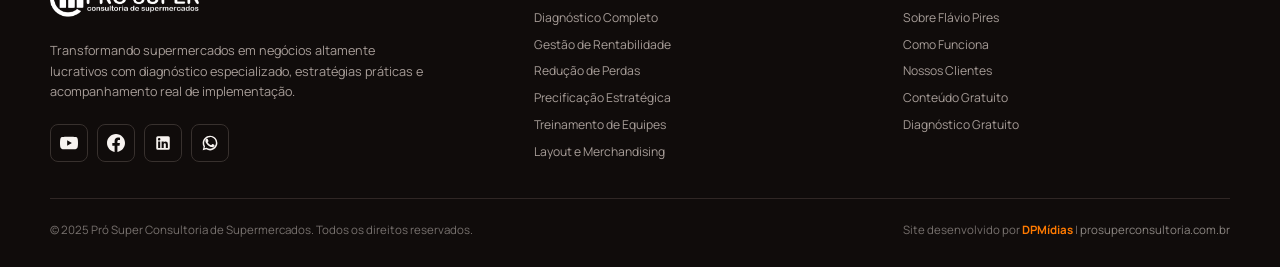
==== commit 4660f700: "fix(icons): clean up SVG stroke and fill rules for contact channels icons" ====
--- a/contato.html
+++ b/contato.html
@@ -46,24 +46,34 @@
         <p>Escolha o canal que for mais conveniente ou preencha o formulário. O envio abre uma conversa direta pelo WhatsApp.</p>
         <div class="channels">
           <a class="channel" href="https://wa.me/5516982450555" target="_blank" rel="noopener">
-            <svg viewBox="0 0 24 24"><path d="M17.472 14.382c-.301-.15-1.782-.879-2.057-.979-.276-.1-.476-.15-.677.15-.2.301-.776.979-.952 1.18-.175.2-.351.226-.652.075s-1.272-.469-2.423-1.496c-.896-.799-1.501-1.787-1.677-2.088-.176-.3-.019-.463.132-.613.136-.135.301-.351.452-.527.15-.176.2-.301.3-.501.101-.2.051-.376-.025-.527-.075-.15-.677-1.633-.928-2.235-.244-.587-.493-.507-.677-.517l-.577-.01c-.2 0-.527.075-.802.376s-1.054 1.029-1.054 2.509 1.079 2.91 1.23 3.111c.15.2 2.123 3.242 5.143 4.547.719.311 1.28.497 1.718.636.722.23 1.378.197 1.898.12.579-.087 1.782-.728 2.033-1.431.251-.703.251-1.305.176-1.431-.076-.126-.276-.201-.577-.351zM12.042 21.84c-1.782 0-3.528-.482-5.06-1.396L2.3 21.62l1.202-4.526A9.774 9.774 0 0 1 2.22 12.06c0-5.415 4.407-9.822 9.822-9.822 2.624 0 5.09 1.022 6.945 2.877a9.76 9.76 0 0 1 2.877 6.945c0 5.415-4.407 9.822-9.822 9.822zm0-17.644c-4.313 0-7.822 3.509-7.822 7.822 0 1.517.433 2.943 1.185 4.156l-.736 2.77 2.836-.744a7.79 7.79 0 0 0 4.537 1.44c4.313 0 7.822-3.509 7.822-7.822 0-4.313-3.509-7.822-7.822-7.822z"/></svg>
-            <span><b>WhatsApp</b>(16) 98245-0555 · Conversa direta</span>
+            <div class="channel-icon">
+              <svg viewBox="0 0 24 24" fill="currentColor"><path d="M12.04 2C6.58 2 2.13 6.45 2.13 11.91c0 1.75.46 3.45 1.32 4.95L2.05 22l5.25-1.38c1.45.79 3.08 1.21 4.74 1.21 5.46 0 9.91-4.45 9.91-9.91S17.5 2 12.04 2zm5.82 14.33c-.24.68-1.4 1.29-1.93 1.37-.5.08-1.14.11-1.84-.11-.42-.13-.96-.31-1.66-.61-2.93-1.27-4.85-4.22-5-4.42-.15-.2-1.2-1.59-1.2-3.04s.76-2.15 1.03-2.45c.27-.29.58-.36.78-.36l.56.01c.18 0 .42-.07.66.5.24.58.83 2.03.9 2.18.07.15.12.32.02.52-.1.2-.15.32-.3.5-.15.17-.31.38-.44.51-.15.15-.3.3-.13.6.17.29.76 1.26 1.63 2.04 1.12 1 2.07 1.31 2.36 1.46.29.15.46.13.63-.07.17-.2.73-.85.93-1.15.2-.29.39-.24.66-.15.27.1 1.7.8 1.99.95.29.15.49.22.56.34.07.12.07.7-.17 1.38z"/></svg>
+            </div>
+            <div><b>WhatsApp</b><span>(16) 98245-0555 · Conversa direta</span></div>
           </a>
           <a class="channel" href="mailto:flavio@prsuper.com.br">
-            <svg viewBox="0 0 24 24"><path d="M20 4H4c-1.1 0-1.99.9-1.99 2L2 18c0 1.1.9 2 2 2h16c1.1 0 2-.9 2-2V6c0-1.1-.9-2-2-2zm0 4l-8 5-8-5V6l8 5 8-5v2z"/></svg>
-            <span><b>E-mail</b>flavio@prsuper.com.br</span>
+            <div class="channel-icon">
+              <svg viewBox="0 0 24 24" fill="none" stroke="currentColor" stroke-width="2" stroke-linecap="round" stroke-linejoin="round"><rect width="20" height="16" x="2" y="4" rx="2"/><path d="m22 7-8.97 5.7a1.94 1.94 0 0 1-2.06 0L2 7"/></svg>
+            </div>
+            <div><b>E-mail</b><span>flavio@prsuper.com.br</span></div>
           </a>
           <a class="channel" href="https://www.youtube.com/@prosuperconsultoria6665" target="_blank" rel="noopener">
-            <svg viewBox="0 0 24 24"><path d="M23.498 6.186a3.016 3.016 0 0 0-2.122-2.136C19.505 3.545 12 3.545 12 3.545s-7.505 0-9.377.505A3.017 3.017 0 0 0 .502 6.186C0 8.07 0 12 0 12s0 3.93.502 5.814a3.016 3.016 0 0 0 2.122 2.136c1.871.505 9.376.505 9.376.505s7.505 0 9.377-.505a3.015 3.015 0 0 0 2.122-2.136C24 15.93 24 12 24 12s0-3.93-.502-5.814zM9.545 15.568V8.432L15.818 12l-6.273 3.568z"/></svg>
-            <span><b>Conteúdo gratuito</b>Canal da Pró Super no YouTube</span>
+            <div class="channel-icon">
+              <svg viewBox="0 0 24 24" fill="currentColor"><path d="M23.498 6.186a3.016 3.016 0 0 0-2.122-2.136C19.505 3.545 12 3.545 12 3.545s-7.505 0-9.377.505A3.017 3.017 0 0 0 .502 6.186C0 8.07 0 12 0 12s0 3.93.502 5.814a3.016 3.016 0 0 0 2.122 2.136c1.871.505 9.376.505 9.376.505s7.505 0 9.377-.505a3.015 3.015 0 0 0 2.122-2.136C24 15.93 24 12 24 12s0-3.93-.502-5.814zM9.545 15.568V8.432L15.818 12l-6.273 3.568z"/></svg>
+            </div>
+            <div><b>Conteúdo gratuito</b><span>Canal da Pró Super no YouTube</span></div>
           </a>
           <a class="channel" href="https://www.instagram.com/prosuperconsultoria/" target="_blank" rel="noopener">
-            <svg viewBox="0 0 24 24"><path d="M12 2.163c3.204 0 3.584.012 4.85.07 3.252.148 4.771 1.691 4.919 4.919.058 1.265.069 1.645.069 4.849 0 3.205-.012 3.584-.069 4.849-.149 3.225-1.664 4.771-4.919 4.919-1.266.058-1.644.07-4.85.07-3.204 0-3.584-.012-4.849-.07-3.26-.149-4.771-1.699-4.919-4.92-.058-1.265-.07-1.644-.07-4.849 0-3.204.013-3.583.07-4.849.149-3.227 1.664-4.771 4.919-4.919 1.266-.057 1.645-.069 4.849-.069zm0-2.163c-3.259 0-3.667.014-4.947.072-4.358.2-6.78 2.618-6.98 6.98-.059 1.281-.073 1.689-.073 4.948 0 3.259.014 3.668.072 4.948.2 4.358 2.618 6.78 6.98 6.98 1.281.058 1.689.072 4.948.072 3.259 0 3.668-.014 4.948-.072 4.354-.2 6.782-2.618 6.979-6.98.059-1.28.073-1.689.073-4.948 0-3.259-.014-3.667-.072-4.947-.196-4.354-2.617-6.78-6.979-6.98-1.281-.059-1.69-.073-4.949-.073zm0 5.838c-3.403 0-6.162 2.759-6.162 6.162s2.759 6.163 6.162 6.163 6.162-2.759 6.162-6.163c0-3.403-2.759-6.162-6.162-6.162zm0 10.162c-2.209 0-4-1.79-4-4 0-2.209 1.791-4 4-4s4 1.791 4 4c0 2.21-1.791 4-4 4zm6.406-11.845c-.796 0-1.441.645-1.441 1.44s.645 1.44 1.441 1.44c.795 0 1.439-.645 1.439-1.44s-.644-1.44-1.439-1.44z"/></svg>
-            <span><b>Instagram</b>@prosuperconsultoria</span>
+            <div class="channel-icon">
+              <svg viewBox="0 0 24 24" fill="none" stroke="currentColor" stroke-width="2" stroke-linecap="round" stroke-linejoin="round"><rect width="20" height="20" x="2" y="2" rx="5" ry="5"/><path d="M16 11.37A4 4 0 1 1 12.63 8 4 4 0 0 1 16 11.37z"/><line x1="17.5" x2="17.51" y1="6.5" y2="6.5"/></svg>
+            </div>
+            <div><b>Instagram</b><span>@prosuperconsultoria</span></div>
           </a>
           <a class="channel" href="https://www.linkedin.com/in/flavio-constant-pires-13078122/" target="_blank" rel="noopener">
-            <svg viewBox="0 0 24 24"><path d="M19 3a2 2 0 0 1 2 2v14a2 2 0 0 1-2 2H5a2 2 0 0 1-2-2V5a2 2 0 0 1 2-2h14m-.5 15.5v-5.3a3.26 3.26 0 0 0-3.26-3.26c-.85 0-1.84.52-2.28 1.3v-1.11h-2.79v8.37h2.79v-4.93c0-.77.62-1.4 1.39-1.4a1.4 1.4 0 0 1 1.4 1.4v4.93h2.75M6.88 8.56a1.68 1.68 0 0 0 1.68-1.68c0-.93-.75-1.69-1.68-1.69a1.69 1.69 0 0 0-1.69 1.69c0 .93.76 1.68 1.69 1.68m1.39 9.94v-8.37H5.5v8.37h2.77z"/></svg>
-            <span><b>LinkedIn</b>Flávio Constant Pires</span>
+            <div class="channel-icon">
+              <svg viewBox="0 0 24 24" fill="currentColor"><path d="M19 3a2 2 0 0 1 2 2v14a2 2 0 0 1-2 2H5a2 2 0 0 1-2-2V5a2 2 0 0 1 2-2h14m-.5 15.5v-5.3a3.26 3.26 0 0 0-3.26-3.26c-.85 0-1.84.52-2.28 1.3v-1.11h-2.79v8.37h2.79v-4.93c0-.77.62-1.4 1.39-1.4a1.4 1.4 0 0 1 1.4 1.4v4.93h2.75M6.88 8.56a1.68 1.68 0 0 0 1.68-1.68c0-.93-.75-1.69-1.68-1.69a1.69 1.69 0 0 0-1.69 1.69c0 .93.76 1.68 1.69 1.68m1.39 9.94v-8.37H5.5v8.37h2.77z"/></svg>
+            </div>
+            <div><b>LinkedIn</b><span>Flávio Constant Pires</span></div>
           </a>
         </div>
       </section>
--- a/paginas.css
+++ b/paginas.css
@@ -1 +1 @@
-:root{--ink:#11100f;--wine:#6d1119;--red:#b51d2a;--orange:#ff7a00;--cream:#f7f1e9;--paper:#fffdfa;--muted:#716c65;--line:#dfd6ca;--green:#25d366;--radius:20px;--shadow:0 20px 55px rgba(43,22,15,.12)}*{box-sizing:border-box}html{scroll-behavior:smooth}body{margin:0;background:var(--paper);color:var(--ink);font-family:Manrope,Arial,sans-serif;line-height:1.55}.wrap{width:min(1180px,calc(100% - 40px));margin:auto}a{color:inherit;text-decoration:none}.eyebrow{display:inline-flex;gap:9px;align-items:center;margin:0 0 17px;color:var(--orange);font:500 .72rem/1 'DM Mono',monospace;letter-spacing:.12em;text-transform:uppercase}.eyebrow:before{content:'';width:24px;height:1px;background:currentColor}.button{display:inline-flex;align-items:center;justify-content:center;gap:9px;padding:16px 21px;border:0;border-radius:7px;background:var(--orange);color:#210d04;font:800 .83rem Manrope,sans-serif;cursor:pointer;transition:transform .2s ease,box-shadow .2s ease}.button:hover{transform:translateY(-3px);box-shadow:0 14px 26px rgba(255,122,0,.25)}.button-secondary{background:transparent;border:1px solid rgba(255,255,255,.55);color:#fff}.button svg{width:17px;height:17px;fill:none;stroke:currentColor;stroke-width:2;stroke-linecap:round;stroke-linejoin:round}.page-header{position:absolute;z-index:5;top:0;left:0;right:0}.page-hero{min-height:465px;display:flex;align-items:end;padding:146px 0 68px;color:#fff;background:linear-gradient(100deg,rgba(18,9,8,.95),rgba(42,12,11,.73)),url('hero-consultant-wide.png') center/cover no-repeat}.page-hero h1{max-width:710px;margin:0;font-size:clamp(2.8rem,5.3vw,5rem);line-height:.98;letter-spacing:-.07em}.page-hero h1 em{font-family:'Playfair Display',serif;color:#ff9b42;letter-spacing:-.06em}.page-hero p{max-width:650px;margin:20px 0 0;color:#f0dfd7;font-size:1rem}.page-main{padding:96px 0}.intro{display:grid;grid-template-columns:.8fr 1.2fr;gap:70px;align-items:end;margin-bottom:48px}.intro h2,.contact-title{margin:0;font-size:clamp(2rem,4vw,3.5rem);line-height:1.08;letter-spacing:-.06em}.intro p{margin:0;color:var(--muted);font-size:1rem}.client-grid{display:grid;grid-template-columns:repeat(3,1fr);gap:15px}.client-card{display:flex;min-height:330px;flex-direction:column;padding:28px;border:1px solid var(--line);border-radius:var(--radius);background:#fff;transition:.25s}.client-card:hover{transform:translateY(-5px);border-color:var(--orange);box-shadow:var(--shadow)}.brand-logo{display:grid;place-items:center;height:76px;margin-bottom:26px;border-bottom:1px solid #eee7de;padding-bottom:19px}.brand-logo img{max-width:145px;max-height:55px;object-fit:contain}.client-card h3{margin:0;font-size:1.08rem;line-height:1.2}.client-type{margin:7px 0 14px;color:var(--red);font:600 .7rem 'DM Mono',monospace;letter-spacing:.08em;text-transform:uppercase}.client-card p{margin:0;color:var(--muted);font-size:.84rem}.client-proof{display:flex;align-items:center;gap:8px;margin-top:auto;padding-top:18px;color:#5b4b42;font-size:.77rem;font-weight:800}.client-proof svg{width:19px;height:19px;fill:none;stroke:var(--orange);stroke-width:1.8}.stats{display:grid;grid-template-columns:repeat(4,1fr);margin:76px 0;background:var(--wine);color:#fff;text-align:center}.stat{padding:30px 20px;border-right:1px solid rgba(255,255,255,.2);display:flex;flex-direction:column;align-items:center;justify-content:center}.stat:last-child{border-right:0}.stat b{display:block;color:#ff9b42;font-size:2.4rem;line-height:1;letter-spacing:-.08em}.stat span{display:block;margin-top:7px;color:#f0d8d4;font-size:.78rem;font-weight:700;line-height:1.3;text-transform:uppercase}.page-cta{padding:58px;text-align:center;border-radius:var(--radius);background:var(--cream)}.page-cta h2{margin:0;font-size:clamp(1.7rem,3vw,2.5rem);letter-spacing:-.05em}.page-cta p{max-width:600px;margin:13px auto 25px;color:var(--muted)}.contact-layout{display:grid;grid-template-columns:.85fr 1.15fr;gap:60px}.contact-copy{padding-top:10px}.contact-copy p{color:var(--muted)}.channels{display:grid;gap:12px;margin-top:30px}.channel{display:flex;align-items:center;gap:15px;padding:15px 16px;border:1px solid var(--line);border-radius:12px;background:#fff;transition:.2s}.channel:hover{border-color:var(--orange);transform:translateX(4px)}.channel svg{width:21px;height:21px;fill:none;stroke:var(--red);stroke-width:1.7}.channel b{display:block;font-size:.84rem}.channel span{display:block;color:var(--muted);font-size:.75rem}.contact-panel{padding:37px;border-radius:var(--radius);background:#191110;color:#fff}.contact-panel h2{margin:0;font-size:1.7rem;line-height:1.1;letter-spacing:-.05em}.contact-panel p{color:#dac8c0;font-size:.88rem}.form{display:grid;gap:13px;margin-top:25px}.form label{font-size:.75rem;font-weight:800}.form input,.form textarea{width:100%;padding:13px 14px;border:1px solid #554440;border-radius:7px;background:#271d1b;color:#fff;font:inherit;font-size:.85rem}.form textarea{min-height:115px;resize:vertical}.form .button{margin-top:5px}.page-footer{padding:30px 0;background:#100c0b;color:#89817d}.footer-inner{display:flex;align-items:center;justify-content:space-between;gap:20px;padding-top:20px;border-top:1px solid #302725;font-size:.73rem}.page-footer a{color:#ffae63}@media(max-width:850px){.client-grid{grid-template-columns:repeat(2,1fr)}.intro,.contact-layout{grid-template-columns:1fr;gap:25px}.stats{grid-template-columns:repeat(4,1fr)}}@media(max-width:540px){.wrap{width:min(100% - 28px,1180px)}.page-hero{min-height:450px;padding:125px 0 55px}.page-main{padding:68px 0}.client-grid{grid-template-columns:1fr}.stats{grid-template-columns:repeat(4,1fr);margin:44px 0}.stat{padding:14px 4px;border-right:1px solid rgba(255,255,255,.2);border-bottom:0}.stat:last-child{border-right:0}.stat b{font-size:clamp(1.1rem,4.5vw,1.5rem)}.stat span{font-size:clamp(0.52rem,1.8vw,0.65rem);line-height:1.15;margin-top:4px}.page-cta{padding:38px 22px}.contact-panel{padding:26px 20px}.footer-inner{align-items:flex-start;flex-direction:column;gap:9px}}
+:root{--ink:#11100f;--wine:#6d1119;--red:#b51d2a;--orange:#ff7a00;--cream:#f7f1e9;--paper:#fffdfa;--muted:#716c65;--line:#dfd6ca;--green:#25d366;--radius:20px;--shadow:0 20px 55px rgba(43,22,15,.12)}*{box-sizing:border-box}html{scroll-behavior:smooth}body{margin:0;background:var(--paper);color:var(--ink);font-family:Manrope,Arial,sans-serif;line-height:1.55}.wrap{width:min(1180px,calc(100% - 40px));margin:auto}a{color:inherit;text-decoration:none}.eyebrow{display:inline-flex;gap:9px;align-items:center;margin:0 0 17px;color:var(--orange);font:500 .72rem/1 'DM Mono',monospace;letter-spacing:.12em;text-transform:uppercase}.eyebrow:before{content:'';width:24px;height:1px;background:currentColor}.button{display:inline-flex;align-items:center;justify-content:center;gap:9px;padding:16px 21px;border:0;border-radius:7px;background:var(--orange);color:#210d04;font:800 .83rem Manrope,sans-serif;cursor:pointer;transition:transform .2s ease,box-shadow .2s ease}.button:hover{transform:translateY(-3px);box-shadow:0 14px 26px rgba(255,122,0,.25)}.button-secondary{background:transparent;border:1px solid rgba(255,255,255,.55);color:#fff}.button svg{width:17px;height:17px;fill:none;stroke:currentColor;stroke-width:2;stroke-linecap:round;stroke-linejoin:round}.page-header{position:absolute;z-index:5;top:0;left:0;right:0}.page-hero{min-height:465px;display:flex;align-items:end;padding:146px 0 68px;color:#fff;background:linear-gradient(100deg,rgba(18,9,8,.95),rgba(42,12,11,.73)),url('hero-consultant-wide.png') center/cover no-repeat}.page-hero h1{max-width:710px;margin:0;font-size:clamp(2.8rem,5.3vw,5rem);line-height:.98;letter-spacing:-.07em}.page-hero h1 em{font-family:'Playfair Display',serif;color:#ff9b42;letter-spacing:-.06em}.page-hero p{max-width:650px;margin:20px 0 0;color:#f0dfd7;font-size:1rem}.page-main{padding:96px 0}.intro{display:grid;grid-template-columns:.8fr 1.2fr;gap:70px;align-items:end;margin-bottom:48px}.intro h2,.contact-title{margin:0;font-size:clamp(2rem,4vw,3.5rem);line-height:1.08;letter-spacing:-.06em}.intro p{margin:0;color:var(--muted);font-size:1rem}.client-grid{display:grid;grid-template-columns:repeat(3,1fr);gap:15px}.client-card{display:flex;min-height:330px;flex-direction:column;padding:28px;border:1px solid var(--line);border-radius:var(--radius);background:#fff;transition:.25s}.client-card:hover{transform:translateY(-5px);border-color:var(--orange);box-shadow:var(--shadow)}.brand-logo{display:grid;place-items:center;height:76px;margin-bottom:26px;border-bottom:1px solid #eee7de;padding-bottom:19px}.brand-logo img{max-width:145px;max-height:55px;object-fit:contain}.client-card h3{margin:0;font-size:1.08rem;line-height:1.2}.client-type{margin:7px 0 14px;color:var(--red);font:600 .7rem 'DM Mono',monospace;letter-spacing:.08em;text-transform:uppercase}.client-card p{margin:0;color:var(--muted);font-size:.84rem}.client-proof{display:flex;align-items:center;gap:8px;margin-top:auto;padding-top:18px;color:#5b4b42;font-size:.77rem;font-weight:800}.client-proof svg{width:19px;height:19px;fill:none;stroke:var(--orange);stroke-width:1.8}.stats{display:grid;grid-template-columns:repeat(4,1fr);margin:76px 0;background:var(--wine);color:#fff;text-align:center}.stat{padding:30px 20px;border-right:1px solid rgba(255,255,255,.2);display:flex;flex-direction:column;align-items:center;justify-content:center}.stat:last-child{border-right:0}.stat b{display:block;color:#ff9b42;font-size:2.4rem;line-height:1;letter-spacing:-.08em}.stat span{display:block;margin-top:7px;color:#f0d8d4;font-size:.78rem;font-weight:700;line-height:1.3;text-transform:uppercase}.page-cta{padding:58px;text-align:center;border-radius:var(--radius);background:var(--cream)}.page-cta h2{margin:0;font-size:clamp(1.7rem,3vw,2.5rem);letter-spacing:-.05em}.page-cta p{max-width:600px;margin:13px auto 25px;color:var(--muted)}.contact-layout{display:grid;grid-template-columns:.85fr 1.15fr;gap:60px}.contact-copy{padding-top:10px}.contact-copy p{color:var(--muted)}.channels{display:grid;gap:14px;margin-top:28px}.channel{display:flex;align-items:center;gap:16px;padding:14px 18px;border:1px solid var(--line);border-radius:14px;background:#fff;transition:.2s;box-shadow:0 4px 12px rgba(45,22,15,.03)}.channel:hover{border-color:var(--orange);transform:translateX(5px);box-shadow:0 8px 20px rgba(255,122,0,.12)}.channel-icon{width:42px;height:42px;min-width:42px;display:grid;place-items:center;border-radius:10px;background:rgba(255,122,0,.1);color:var(--wine);transition:.2s}.channel:hover .channel-icon{background:var(--orange);color:#170b04}.channel-icon svg,.channel svg{width:20px;height:20px;display:block}.channel b{display:block;font-size:.9rem;color:var(--ink);margin-bottom:2px}.channel span{display:block;color:var(--muted);font-size:.78rem}.contact-panel{padding:37px;border-radius:var(--radius);background:#191110;color:#fff}.contact-panel h2{margin:0;font-size:1.7rem;line-height:1.1;letter-spacing:-.05em}.contact-panel p{color:#dac8c0;font-size:.88rem}.form{display:grid;gap:13px;margin-top:25px}.form label{font-size:.75rem;font-weight:800}.form input,.form textarea{width:100%;padding:13px 14px;border:1px solid #554440;border-radius:7px;background:#271d1b;color:#fff;font:inherit;font-size:.85rem}.form textarea{min-height:115px;resize:vertical}.form .button{margin-top:5px}.page-footer{padding:30px 0;background:#100c0b;color:#89817d}.footer-inner{display:flex;align-items:center;justify-content:space-between;gap:20px;padding-top:20px;border-top:1px solid #302725;font-size:.73rem}.page-footer a{color:#ffae63}@media(max-width:850px){.client-grid{grid-template-columns:repeat(2,1fr)}.intro,.contact-layout{grid-template-columns:1fr;gap:25px}.stats{grid-template-columns:repeat(4,1fr)}}@media(max-width:540px){.wrap{width:min(100% - 28px,1180px)}.page-hero{min-height:450px;padding:125px 0 55px}.page-main{padding:68px 0}.client-grid{grid-template-columns:1fr}.stats{grid-template-columns:repeat(4,1fr);margin:44px 0}.stat{padding:14px 4px;border-right:1px solid rgba(255,255,255,.2);border-bottom:0}.stat:last-child{border-right:0}.stat b{font-size:clamp(1.1rem,4.5vw,1.5rem)}.stat span{font-size:clamp(0.52rem,1.8vw,0.65rem);line-height:1.15;margin-top:4px}.page-cta{padding:38px 22px}.contact-panel{padding:26px 20px}.footer-inner{align-items:flex-start;flex-direction:column;gap:9px}}
